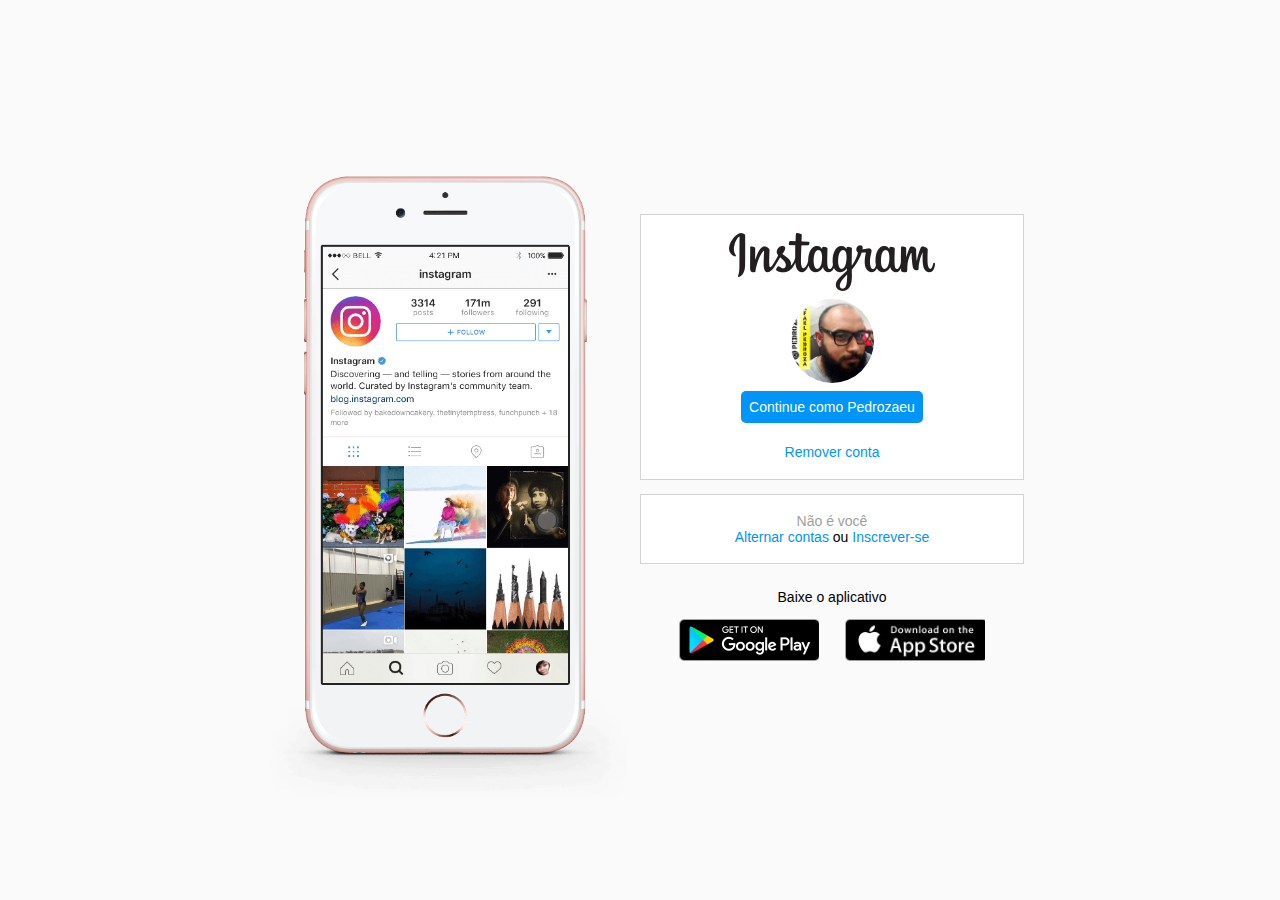
==== CloneInstagram/index.html @ d7a4a9cd "Mudança em pastas" ====
<!DOCTYPE html>
<html lang="pt-br">

<head>
    <meta charset="UTF-8">
    <meta name="viewport" content="width=device-width, initial-scale=1.0">
    <title>Document</title>
    <link rel="stylesheet" href="CSS/style.css">
</head>

<body>
    <div class="ig_wrapper">
        <div class="ig_phones">
            <img src="IMG/instagram-celular.png"
                alt="Imagem de celular">


        </div>
        <div class="ig_login">
            <div class="group">
                <img src="IMG/instagram-logo.png" alt="Logo do Ig">
                <div class="profile_foto">
                    <img src="IMG/perfil-instagram.jpg"
                        alt="foto do perfil">
                </div>
                <a href="#" class="login">Continue como Pedrozaeu</a>
                <a href="#" class="logout">Remover conta</a>
            </div>
            <div class="group">
                <p class="not-account">Não é você</p>
                <p class="not-acount">
                    <span class="linkblue">Alternar contas</span>
                    ou
                    <span class="linkblue">Inscrever-se</span>
                </p>
            </div>
            <div class="gettheapp">
                <p class="getapp">Baixe o aplicativo</p>
                <div class="download">
                    <a href="#" class="appdownload
                    "></a>
                    <a href="#" class="appdownload
                    "></a>
                </div>
            </div>

        </div>
    </div>
</body>

</html>
---- CloneInstagram/CSS/style.css ----
*{
    padding: 0;
    margin: 0;
    box-sizing: border-box;
    text-decoration: none;
    font-family: sans-serif;
    font-size: 14px;
}

body{
    width: 100%;
    min-height: 100vh;
    background-color: rgb(250,250,250);
    margin: 0;
    padding: 0;
    display: flex;
    justify-content: center;
}

.ig_wrapper{
    display: flex;
    align-items: center;
    justify-content: start;
    width: 60%;
    height: 100vh;
}

.ig_phones{
    display: flex;
    align-items: center;
    justify-content: center;
    width: 50%;
}

.ig_phones img{
    height: 50rem;
}

.ig_login{
    display: flex;
    align-items: center;
    align-content: space-around;   
    flex-direction: column;
    width: 50%;
    min-height: 34rem;
}

.group{
    display: flex;
    justify-content: space-between;
    align-items: center;
    flex-direction: column;
    background-color: #ffffff;
    width: 100%;
    padding: 1.3rem 0;
    border: 1px solid lightgray;
    margin: 0.5rem;

}

.group:nth-child(1){
    min-height: 19rem;
}

.ig_logo{
    height: 3rem;
}

.profile_foto{
    display: flex;
    justify-content: center;
    align-items: center;
    border-radius: 50%;
    overflow: hidden;
}

.profile_foto img{
    height: 6rem;
}

.login{
    background-color: #0095f6;
    color: #ffffff;
    padding: 8px;
    border-radius: 5px;
}

.logout{
    color: #0095f6;
    margin-top: 1rem;
}

.not-account{
    color: rgb(160, 160, 160);
}

.linkblue{
    color: #0095f6;
}

.gettheapp{
    display: flex;
    flex-direction: column;
    align-items: center;
    justify-content: center;
    width: 100%;
    padding: 1.3rem 0;
}

.download{
    display: flex;
    width: 100%;
    justify-content: space-evenly;
    align-items: center;
    padding: 1rem;
}

.appdownload{
    height: 3rem;
    width: 10rem;
    background-size: cover;
}

.appdownload:nth-child(1){
    background-image: url('/Desafio_Instagram LandingPage - Gabriela Pinheiro/IMG/googleplay-button.png');
}
.appdownload:nth-child(2){
    background-image: url('/Desafio_Instagram LandingPage - Gabriela Pinheiro/IMG/apple-button.png');
}

/* Set dos dispositivos para responsividade */

/* media querie */

@media(max-width: 1024px){
    .ig_wrapper{
        width: 90%;
    }
}
@media(max-width: 650px){
    .ig_wrapper{
        width: 90%;
    }

    .ig_phones{
        display: none;
    }
    .ig_login{
        width: 100%;
    }
}
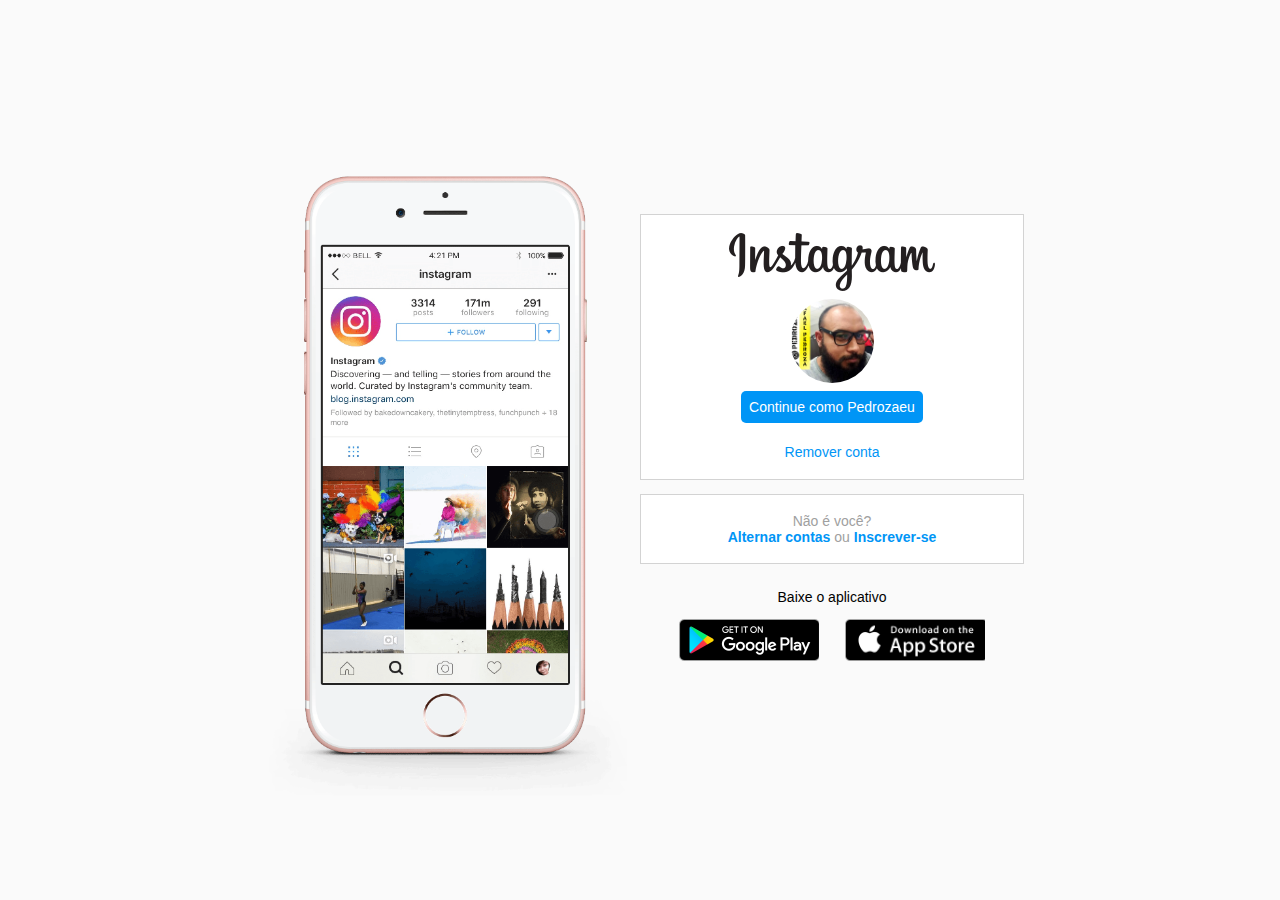
==== commit 7ba87735: "revisão em tags de posição" ====
--- a/CloneInstagram/index.html
+++ b/CloneInstagram/index.html
@@ -4,8 +4,9 @@
 <head>
     <meta charset="UTF-8">
     <meta name="viewport" content="width=device-width, initial-scale=1.0">
-    <title>Document</title>
+    <title>Instagram Clone</title>
     <link rel="stylesheet" href="CSS/style.css">
+    <link href="https://fonts.googleapis.com/css2?family=Roboto:wght@400;700&display=swap" rel="stylesheet">
 </head>
 
 <body>
@@ -27,12 +28,12 @@
                 <a href="#" class="logout">Remover conta</a>
             </div>
             <div class="group">
-                <p class="not-account">Não é você</p>
-                <p class="not-acount">
-                    <span class="linkblue">Alternar contas</span>
+                <a class="not-account">Não é você?</a>
+                <a class="not-account">
+                    <p><span class="linkblue">Alternar contas</span>
                     ou
-                    <span class="linkblue">Inscrever-se</span>
-                </p>
+                    <span class="linkblue">Inscrever-se</span></p>
+                </a>
             </div>
             <div class="gettheapp">
                 <p class="getapp">Baixe o aplicativo</p>
--- a/CloneInstagram/CSS/style.css
+++ b/CloneInstagram/CSS/style.css
@@ -46,6 +46,11 @@
 }
 
 .group{
+    /* display: flex;
+    flex-direction: column;
+    align-items: center;
+    justify-content: center;
+    width: 100%; */
     display: flex;
     justify-content: space-between;
     align-items: center;
@@ -55,6 +60,7 @@
     padding: 1.3rem 0;
     border: 1px solid lightgray;
     margin: 0.5rem;
+
 
 }
 
@@ -96,6 +102,7 @@
 
 .linkblue{
     color: #0095f6;
+    font-weight: 700;
 }
 
 .gettheapp{
@@ -122,10 +129,10 @@
 }
 
 .appdownload:nth-child(1){
-    background-image: url('/Desafio_Instagram LandingPage - Gabriela Pinheiro/IMG/googleplay-button.png');
+    background-image: url('/CloneInstagram/IMG/googleplay-button.png');
 }
 .appdownload:nth-child(2){
-    background-image: url('/Desafio_Instagram LandingPage - Gabriela Pinheiro/IMG/apple-button.png');
+    background-image: url('/CloneInstagram/IMG/apple-button.png');
 }
 
 /* Set dos dispositivos para responsividade */
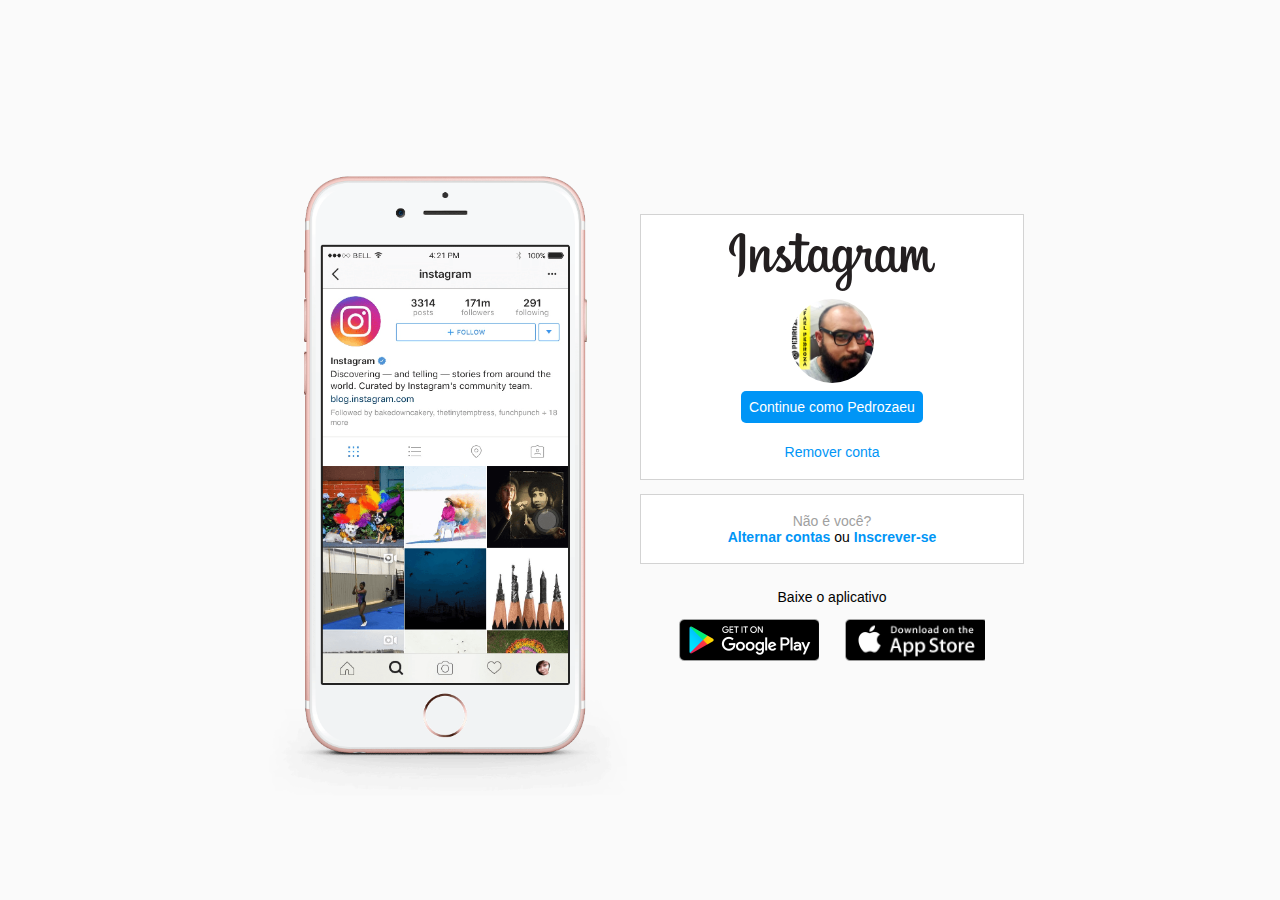
==== commit ba689303: "ajuste da div appdowload" ====
--- a/CloneInstagram/index.html
+++ b/CloneInstagram/index.html
@@ -30,9 +30,9 @@
             <div class="group">
                 <a class="not-account">Não é você?</a>
                 <a class="not-account">
-                    <p><span class="linkblue">Alternar contas</span>
+                    <p><a href="#"><span class="linkblue">Alternar contas</span></a>
                     ou
-                    <span class="linkblue">Inscrever-se</span></p>
+                    <a href="#"><span class="linkblue">Inscrever-se</span></a></p>
                 </a>
             </div>
             <div class="gettheapp">
